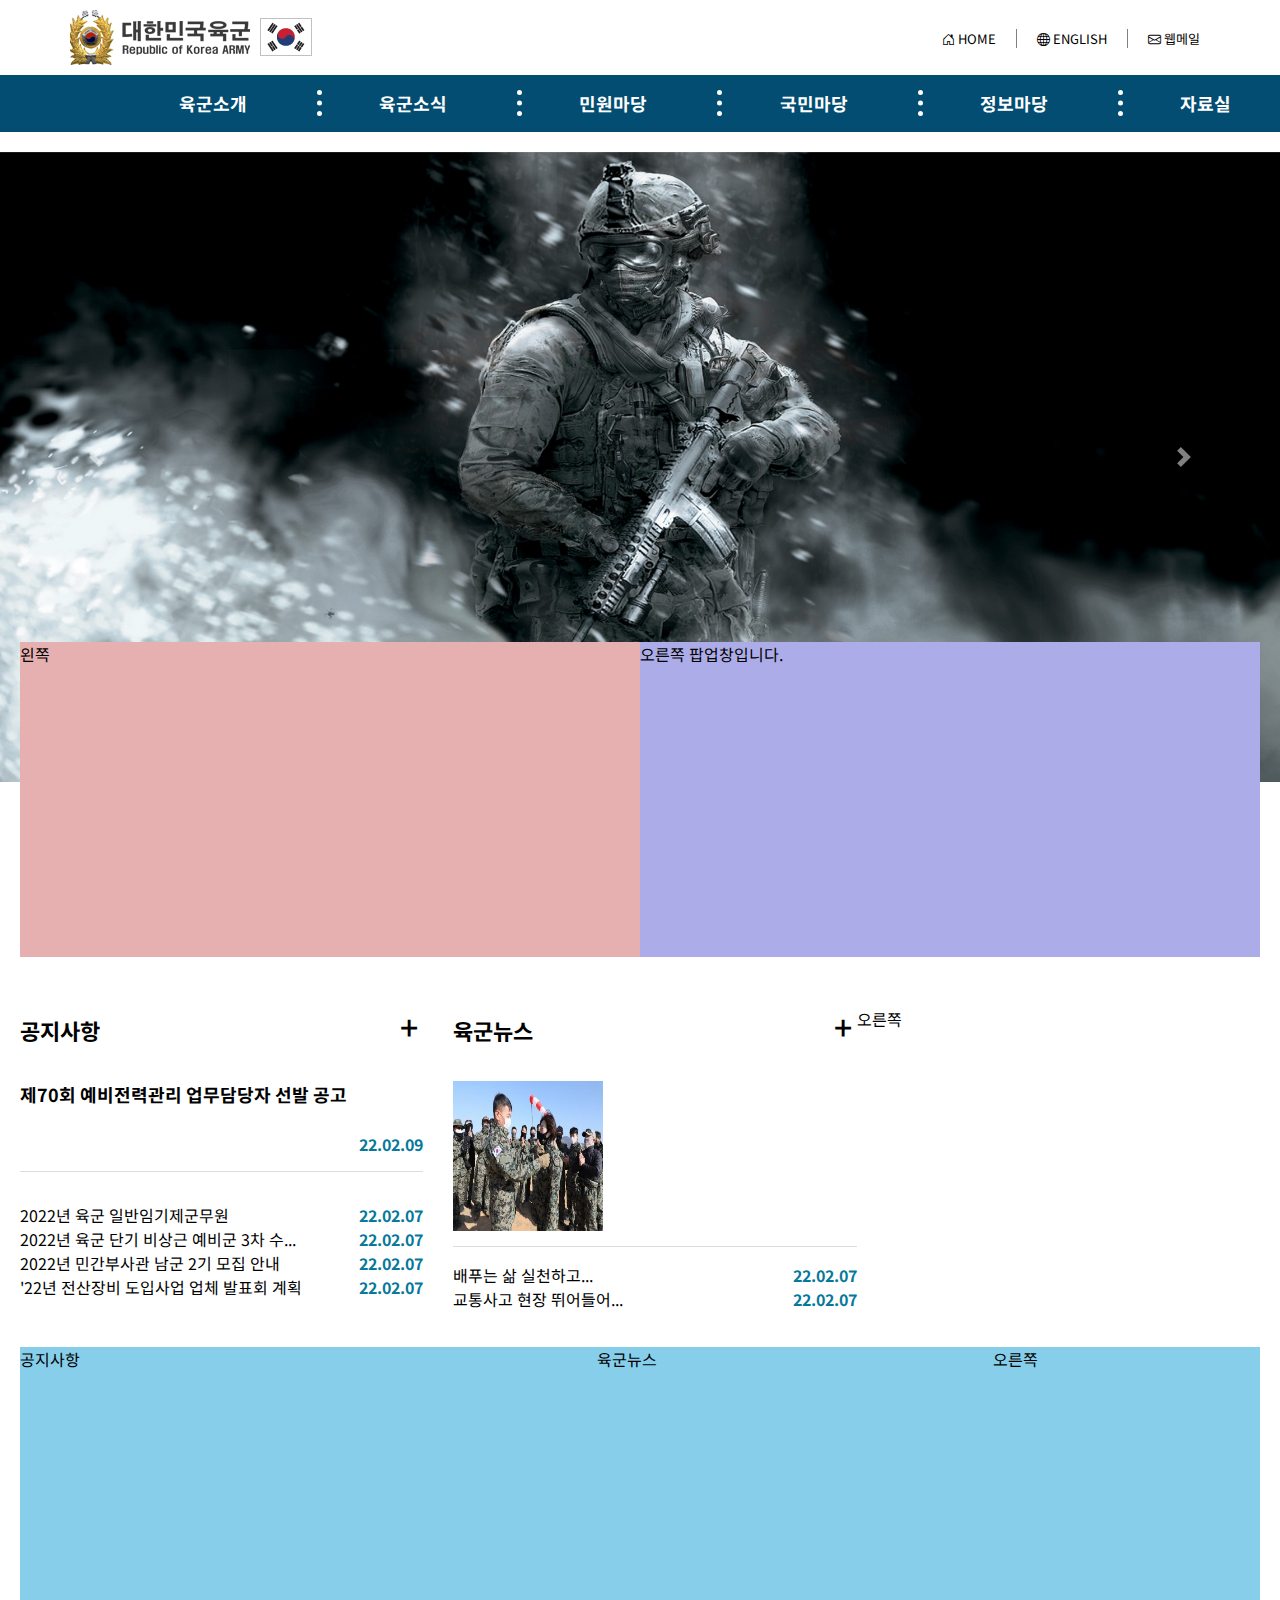
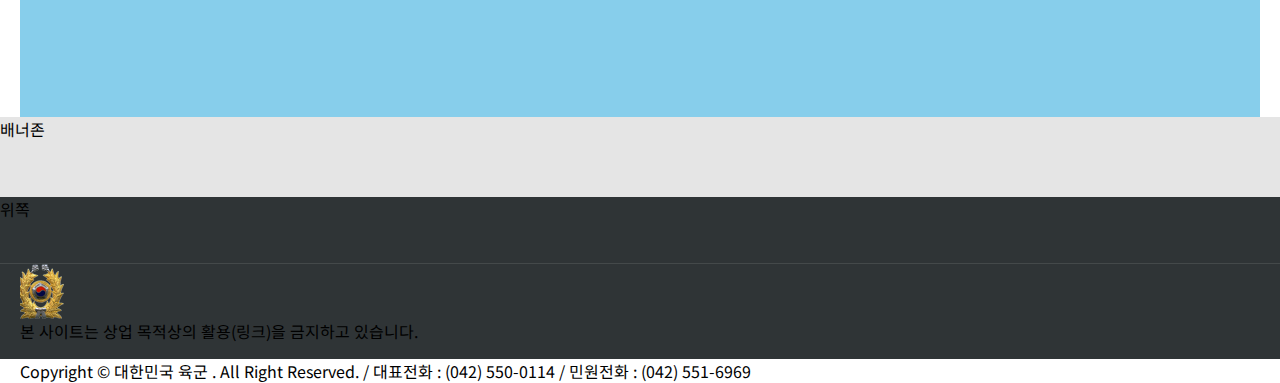
==== army/index.html @ e19fea96 "23%" ====
<!DOCTYPE html>
<html lang="en">

<head>
    <meta charset="UTF-8">
    <meta http-equiv="X-UA-Compatible" content="IE=edge">
    <meta name="viewport" content="width=device-width, initial-scale=1.0">
    <title>Document</title>
    <link rel="stylesheet" href="style.css">
    <link rel="preconnect" href="https://fonts.googleapis.com">
    <link rel="preconnect" href="https://fonts.gstatic.com" crossorigin>
    <link href="https://fonts.googleapis.com/css2?family=Noto+Sans+KR:wght@100&display=swap" rel="stylesheet">
    <link rel="stylesheet" href="https://cdn.jsdelivr.net/npm/bootstrap-icons@1.8.1/font/bootstrap-icons.css">
    <link rel="stylesheet" href="https://maxcdn.bootstrapcdn.com/bootstrap/4.0.0/css/bootstrap.min.css"
        integrity="sha384-Gn5384xqQ1aoWXA+058RXPxPg6fy4IWvTNh0E263XmFcJlSAwiGgFAW/dAiS6JXm" crossorigin="anonymous">
</head>

<body>
    <div class="wrap">
        <div class="top_menu">
            <div class="main_logo">
                <a href="https://www.army.mil.kr/webapp/user/indexMain.do?siteId=army#none">
                    <img src="img/maim_logo.png" alt="">
                </a>
            </div>
            <ul class="addfunc">
                <li><a href=""><i class="bi bi-house-door"></i> HOME</a></li>
                <li><a href=""> <i class="bi bi-globe"></i> ENGLISH</a></li>
                <li><a href=""> <i class="bi bi-envelope"></i> 웹메일</a></li>
            </ul>
        </div>
        <div class="nav">
            <ul class="nav_section">
                <li><a href="">육군소개</a></li>
                <li><a href="">육군소식</a></li>
                <li><a href="">민원마당</a></li>
                <li><a href="">국민마당</a></li>
                <li><a href="">정보마당</a></li>
                <li><a href="">자료실</a></li>

            </ul>
        </div>
        <div class="main_img">
            <div id="carouselExampleControls" class="carousel slide" data-ride="carousel">
                <div class="carousel-inner">
                    <div class="carousel-item active">
                        <img class="d-block w-100" src="img/main_img.jpg" alt="First slide">
                    </div>
                    <div class="carousel-item">
                        <img class="d-block w-100" src="img/main_img1.jpg" alt="Second slide">
                    </div>
                    <div class="carousel-item">
                        <img class="d-block w-100" src="img/main_img2.jpg" alt="Third slide">
                    </div>
                </div>
                <a class="carousel-control-prev" href="#carouselExampleControls" role="button" data-slide="prev">
                    <span class="carousel-control-prev-icon" aria-hidden="true"></span>
                    <span class="sr-only">Previous</span>
                </a>
                <a class="carousel-control-next" href="#carouselExampleControls" role="button" data-slide="next">
                    <span class="carousel-control-next-icon" aria-hidden="true"></span>
                    <span class="sr-only">Next</span>
                </a>
            </div>
        </div>
        <div class="popup">
            <div class="popup_left">
                왼쪽
            </div>
            <div class="popup_right">
                오른쪽 팝업창입니다.

            </div>
        </div>
        <div class="mc0">
            <div class="mc0_left">
                <h3>공지사항</h3><a>
                    <h2>+</h2>
                </a>
                <ul class="gongji0">
                    <li><a>제70회 예비전력관리 업무담당자 선발 공고</a></li>
                    <li>ㅤ</li>
                    <li>22.02.09</li>
                </ul>
                <ul class="gongji1">
                    <li>
                        <span>
                            2022년 육군 일반임기제군무원
                        </span>
                        <span>
                            22.02.07
                        </span>
                    </li>
                    <li>
                        <span>
                            2022년 육군 단기 비상근 예비군 3차 수...
                        </span>
                        <span>
                            22.02.07
                        </span>
                    </li>
                    <li>
                        <span>
                            2022년 민간부사관 남군 2기 모집 안내
                        </span>
                        <span>
                            22.02.07
                        </span>
                    </li>
                    <li>
                        <span>
                            '22년 전산장비 도입사업 업체 발표회 계획
                        </span>
                        <span>
                            22.02.07
                        </span>
                    </li>

                </ul>

            </div>
            <div class="mc0_center">
                <h3>육군뉴스</h3><a>
                    <h2>+</h2>
                </a>
                <ul class="gongji_center1">
                    <li><img src="img/sun.jpg" alt=""></li>
                </ul>
                <ul class="gongji_center2">
                    <li>
                        <span>
                            배푸는 삶 실천하고...
                        </span>
                        <span>
                            22.02.07
                        </span>
                    </li>
                    <li>
                        <span>
                            교통사고 현장 뛰어들어...
                        </span>
                        <span>
                            22.02.07
                        </span>
                    </li>

                </ul>
            </div>
            <div class="mc0_right">
                오른쪽
            </div>
        </div>
        <div class="mc1">
            <div class="mc1_left">
                공지사항
            </div>
            <div class="mc1_center">
                육군뉴스
            </div>
            <div class="mc1_right">
                오른쪽
            </div>
        </div>
        <div class="banner">배너존</div>
        <footer>
            <div class="footer_up">
                위쪽
            </div>
            <div class="footer_down">
                <div>
                    <img src="img/logo_footer.png" alt="">
                    <p>본 사이트는 상업 목적상의 활용(링크)을 금지하고 있습니다.</p>
                    <p>Copyright © 대한민국 육군 . All Right Reserved. / 대표전화 : (042) 550-0114 / 민원전화 : (042) 551-6969</p>
                </div>
            </div>
        </footer>
    </div>
    <script src="https://code.jquery.com/jquery-3.2.1.slim.min.js"
        integrity="sha384-KJ3o2DKtIkvYIK3UENzmM7KCkRr/rE9/Qpg6aAZGJwFDMVNA/GpGFF93hXpG5KkN"
        crossorigin="anonymous"></script>
    <script src="https://cdnjs.cloudflare.com/ajax/libs/popper.js/1.12.9/umd/popper.min.js"
        integrity="sha384-ApNbgh9B+Y1QKtv3Rn7W3mgPxhU9K/ScQsAP7hUibX39j7fakFPskvXusvfa0b4Q"
        crossorigin="anonymous"></script>
    <script src="https://maxcdn.bootstrapcdn.com/bootstrap/4.0.0/js/bootstrap.min.js"
        integrity="sha384-JZR6Spejh4U02d8jOt6vLEHfe/JQGiRRSQQxSfFWpi1MquVdAyjUar5+76PVCmYl"
        crossorigin="anonymous"></script>
    <script src="index.js"></script>

</body>

</html>
---- army/style.css ----
*{
    list-style-type: none;
    list-style: none;
    text-decoration: none;
    border-collapse: collapse;
    margin: 0px;
    padding: 0px;
    color: #000;
    font-family: 'Noto Sans KR', sans-serif;
    
}

.top_menu{
    display: flex;
    background-color: rgba(0, 0, 0, 0);
    width: 1240px;
    height: 75px;
    margin: auto;
}

.main_logo{

    width: 242px;
    height: 55px;
    padding-top: 10px;
    padding-left: 50px;
}


.addfunc{
    display: flex;
    justify-content: flex-end;
    background-color: rgba(0, 0, 0, 0);
    margin-top: 15px;
    margin-left: 670px;
}

.addfunc > li{
    margin: 10px;       
}
.addfunc > li>a{
    font-size: 13px;
    color: #000;
}
.addfunc > li:not(:last-child) > a{
    border-right:1px solid gray;
    padding-right: 20px;
}

.nav{
    margin: auto;
    width: 100%;
    height: 57px;
    background-color: #024d71;
}

.nav_section{
    background-color: rgba(0, 0, 0, 0);
    width: 1240px;
    margin: auto;
    display: flex;
    justify-content: flex-start;
}
.nav_section > li{
    margin: auto
}
.nav_section > li:first-child{
    padding-left: 130px;
}
.nav_section > li > a{
    color: #fff;
    font-weight: bold;
    font-size: 18px;

}
.nav_section > li:not(:last-child) > a{
    border-right: 5px dotted #fff;
    padding-right: 70px;
}

.main_img{
    width: 100%;
    height: 710px;
    position: relative;
    background-repeat: no-repeat;
    background-size: cover;
}
.main_img>h1{
    position: absolute;
    padding-top: 140px;
    color: #fff;
    text-align: center;
    font-size: 45px;
}
.main_img>p{
    position: absolute;
    color: #fff;
    text-align: center;
    font-size: 20px;
    font-weight: bold;
}

.popup{
    position: relative;
    top: -200px;
    width: 1240px;
    height: 315px;
    background-color: aquamarine;
    margin: auto;
    display: flex;
}
.popup_left{
    flex:1;
    background-color: rgb(230, 176, 176);
}
.popup_right{
    flex: 1;
    background-color: rgb(172, 172, 233);
}

.mc0{
    display: flex;
    width: 1240px;
    height: 310px;
    margin: auto;
    background-color: rgba(0, 0, 0, 0);
    margin-top: -150px;
}
.mc0_left{
    flex: 1;
}
.mc0_left> h3{
    font-weight: bold;
    display: inline-block;
    padding-top: 10px;
    padding-bottom: 30px;
    font-size: 22px;
}
.mc0_left> a{
    padding-top: 0px;
    padding-right: 5px;
    float: right;
    font-weight: bold;
    cursor: pointer;
    
}
.mc0_center{
    margin-left: 30px;
    flex: 1;
}
.mc0_center> h3{
    font-weight: bold;
    display: inline-block;
    padding-top: 10px;
    padding-bottom: 30px;
    font-size: 22px;
}
.mc0_center> a{
    padding-top: 0px;
    padding-right: 5px;
    float: right;
    font-weight: bold;
    cursor: pointer;
    
}
.mc0_right{
    flex: 1;
}

.mc1{
    display: flex;
    width: 1240px;
    height: 370px;
    margin: 30px auto auto auto;
    background-color: skyblue;
}
.mc1_left{
    flex: 54;
}
.mc1_center{
    flex: 37;
}
.mc1_right{
    flex: 25;
}

.banner{
    background-color: #e5e5e5;
    width: 100%;
    height: 80px;
}

footer{
    background-color: #2f3436;
    width: 100%;
    height: 162px;
    
}

.footer_up{
    height: 67px;
    border-bottom: 1px solid #44494a;
}

.footer_down>div{
    margin: auto;
    width: 1240px;
    height: 95px;
}
.footer_down>div>p{
    display: flex;
}
.w-100{
    position: relative;
    width: 100%;
    height: 650px;
    padding-top: 20px;
}

.gongji0{
    border-bottom: 1px solid #ddd;
    padding-bottom: 15px;
}
.gongji0 > li > a{
    font-size: 18px;
    font-weight: bold;
}
.gongji0 > li:last-child{
    color: #06799b;
    font-weight: bold;
    text-align: right;
}

.gongji1{
    padding-top: 15px;
}
.gongji1 > li > span:first-child{
    float: left;
    width: 70%;
}
.gongji1 > li > span:last-child{
    float: right;
    text-align: right;
    width: 30%;
    color: #06799b;
    font-weight: bold;
}
.gongji_center1{
    border-bottom: 1px solid #ddd;
    padding-bottom: 15px;
}
.gongji_center1 > li{
    left: 0px;
    overflow: hidden;
    
}
.gongji_center1 > li > a{
    font-size: 18px;
    font-weight: bold;
}
.gongji_center1 > li > img{
    transition: all 0.2s linear;
    
    width: 150px;
    height: 150px;
}
.gongji_center1 > li > img:hover{
    transform: scale(1.4);
}




.gongji_center2 > li > span:first-child{
    float: left;
    width: 70%;
}
.gongji_center2 > li > span:last-child{
    float: right;
    text-align: right;
    width: 30%;
    color: #06799b;
    font-weight: bold;
}
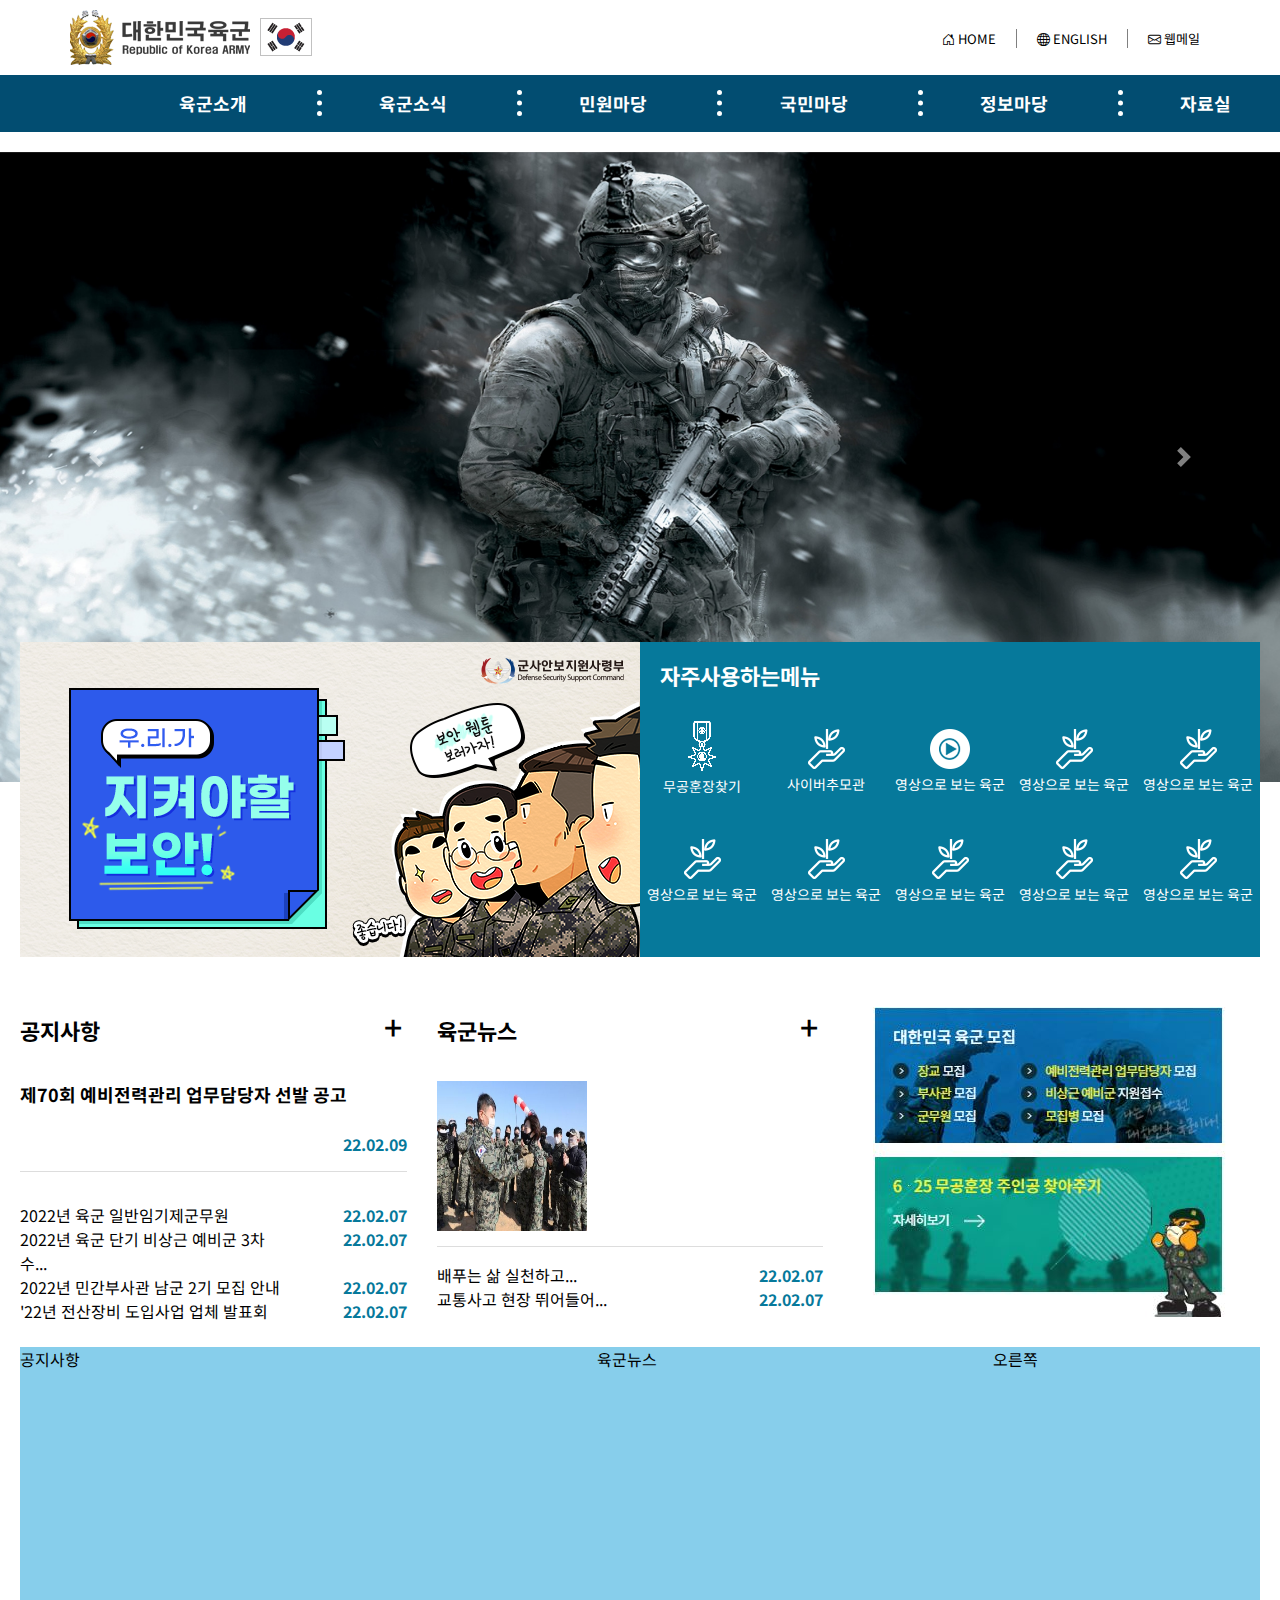
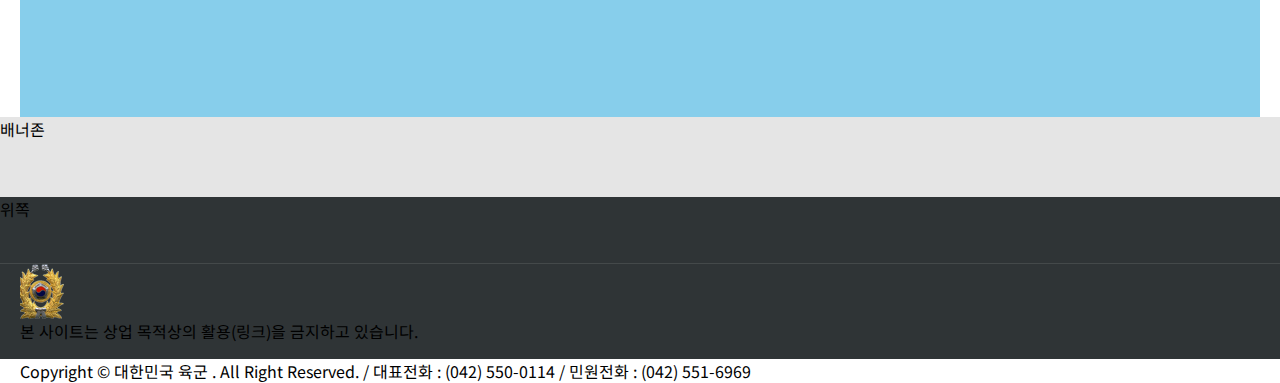
==== commit 4719c066: "Merge branch 'master' of https://github.com/bwj0509/web2" ====
--- a/army/index.html
+++ b/army/index.html
@@ -65,11 +65,111 @@
         </div>
         <div class="popup">
             <div class="popup_left">
-                왼쪽
+
             </div>
             <div class="popup_right">
-                오른쪽 팝업창입니다.
-
+                <h3>자주사용하는메뉴</h3>
+                <ul class="quickmenu">
+                    <li>
+                        <span>
+                            <img src="img/jaju0.png" alt="">
+                        </span>
+                        <span class="quickmenu_name">
+                            무공훈장찾기
+                        </span>
+                    </li>
+                </ul>
+
+                <ul class="quickmenu">
+                    <li>
+                        <span>
+                            <img src="img/jaju1.png" alt="">
+                        </span>
+                        <span class="quickmenu_name">
+                            사이버추모관
+                        </span>
+                    </li>
+                </ul>
+                <ul class="quickmenu">
+                    <li>
+                        <span>
+                            <img src="img/jaju2.png" alt="">
+                        </span>
+                        <span class="quickmenu_name">
+                            영상으로 보는 육군
+                        </span>
+                    </li>
+                </ul>
+                <ul class="quickmenu">
+                    <li>
+                        <span>
+                            <img src="img/jaju1.png" alt="">
+                        </span>
+                        <span class="quickmenu_name">
+                            영상으로 보는 육군
+                        </span>
+                    </li>
+                </ul>
+                <ul class="quickmenu">
+                    <li>
+                        <span>
+                            <img src="img/jaju1.png" alt="">
+                        </span>
+                        <span class="quickmenu_name">
+                            영상으로 보는 육군
+                        </span>
+                    </li>
+                </ul>
+                <ul class="quickmenu">
+                    <li>
+                        <span>
+                            <img src="img/jaju1.png" alt="">
+                        </span>
+                        <span class="quickmenu_name">
+                            영상으로 보는 육군
+                        </span>
+                    </li>
+                </ul>
+                <ul class="quickmenu">
+                    <li>
+                        <span>
+                            <img src="img/jaju1.png" alt="">
+                        </span>
+                        <span class="quickmenu_name">
+                            영상으로 보는 육군
+                        </span>
+                    </li>
+                </ul>
+                <ul class="quickmenu">
+                    <li>
+                        <span>
+                            <img src="img/jaju1.png" alt="">
+                        </span>
+                        <span class="quickmenu_name">
+                            영상으로 보는 육군
+                        </span>
+                    </li>
+                </ul>
+                <ul class="quickmenu">
+                    <li>
+                        <span>
+                            <img src="img/jaju1.png" alt="">
+                        </span>
+                        <span class="quickmenu_name">
+                            영상으로 보는 육군
+                        </span>
+                    </li>
+                </ul>
+                <ul class="quickmenu">
+                    <li>
+                        <span>
+                            <img src="img/jaju1.png" alt="">
+                        </span>
+                        <span class="quickmenu_name">
+                            영상으로 보는 육군
+                        </span>
+                    </li>
+                </ul>
             </div>
         </div>
         <div class="mc0">
@@ -109,7 +209,7 @@
                     </li>
                     <li>
                         <span>
-                            '22년 전산장비 도입사업 업체 발표회 계획
+                            '22년 전산장비 도입사업 업체 발표회
                         </span>
                         <span>
                             22.02.07
@@ -147,7 +247,6 @@
                 </ul>
             </div>
             <div class="mc0_right">
-                오른쪽
             </div>
         </div>
         <div class="mc1">
--- a/army/style.css
+++ b/army/style.css
@@ -105,17 +105,48 @@
     top: -200px;
     width: 1240px;
     height: 315px;
-    background-color: aquamarine;
+    background-color: #06799b;
     margin: auto;
     display: flex;
 }
 .popup_left{
     flex:1;
-    background-color: rgb(230, 176, 176);
+    background-image: url("img/banner_left.png");
 }
 .popup_right{
     flex: 1;
-    background-color: rgb(172, 172, 233);
+    background-color: rgba(0, 0, 0, 0);
+    width: 620px;
+    height: 300px;
+}
+.popup_right > h3{
+    padding: 20px;
+    color: white;
+    font-size: 22px;
+    font-weight: bold;
+    background-color: rgba(0, 0, 0, 0)
+}
+.quickmenu > li{
+    float: left;
+    width: 20%;
+    height: 110px;
+    padding-top: 5px;
+    padding-bottom: 20px;
+    text-align: center;
+    
+}
+.quickmenu>li  > span:first-child{
+width: 100%;
+height: 110px;
+
+
+}
+
+.quickmenu > li > span:last-child{
+    color: #fff;
+    font-size: 14px;
+    display: block;
+    margin-top: 5px;
 }
 
 .mc0{
@@ -127,6 +158,7 @@
     margin-top: -150px;
 }
 .mc0_left{
+    padding-right: 30px;
     flex: 1;
 }
 .mc0_left> h3{
@@ -145,7 +177,7 @@
     
 }
 .mc0_center{
-    margin-left: 30px;
+    ;
     flex: 1;
 }
 .mc0_center> h3{
@@ -165,6 +197,10 @@
 }
 .mc0_right{
     flex: 1;
+    background-image: url("img/mojib.JPG");
+    background-repeat: no-repeat;
+    margin-left: 50px;
+    
 }
 
 .mc1{
@@ -260,7 +296,6 @@
 }
 .gongji_center1 > li > img{
     transition: all 0.2s linear;
-    
     width: 150px;
     height: 150px;
 }
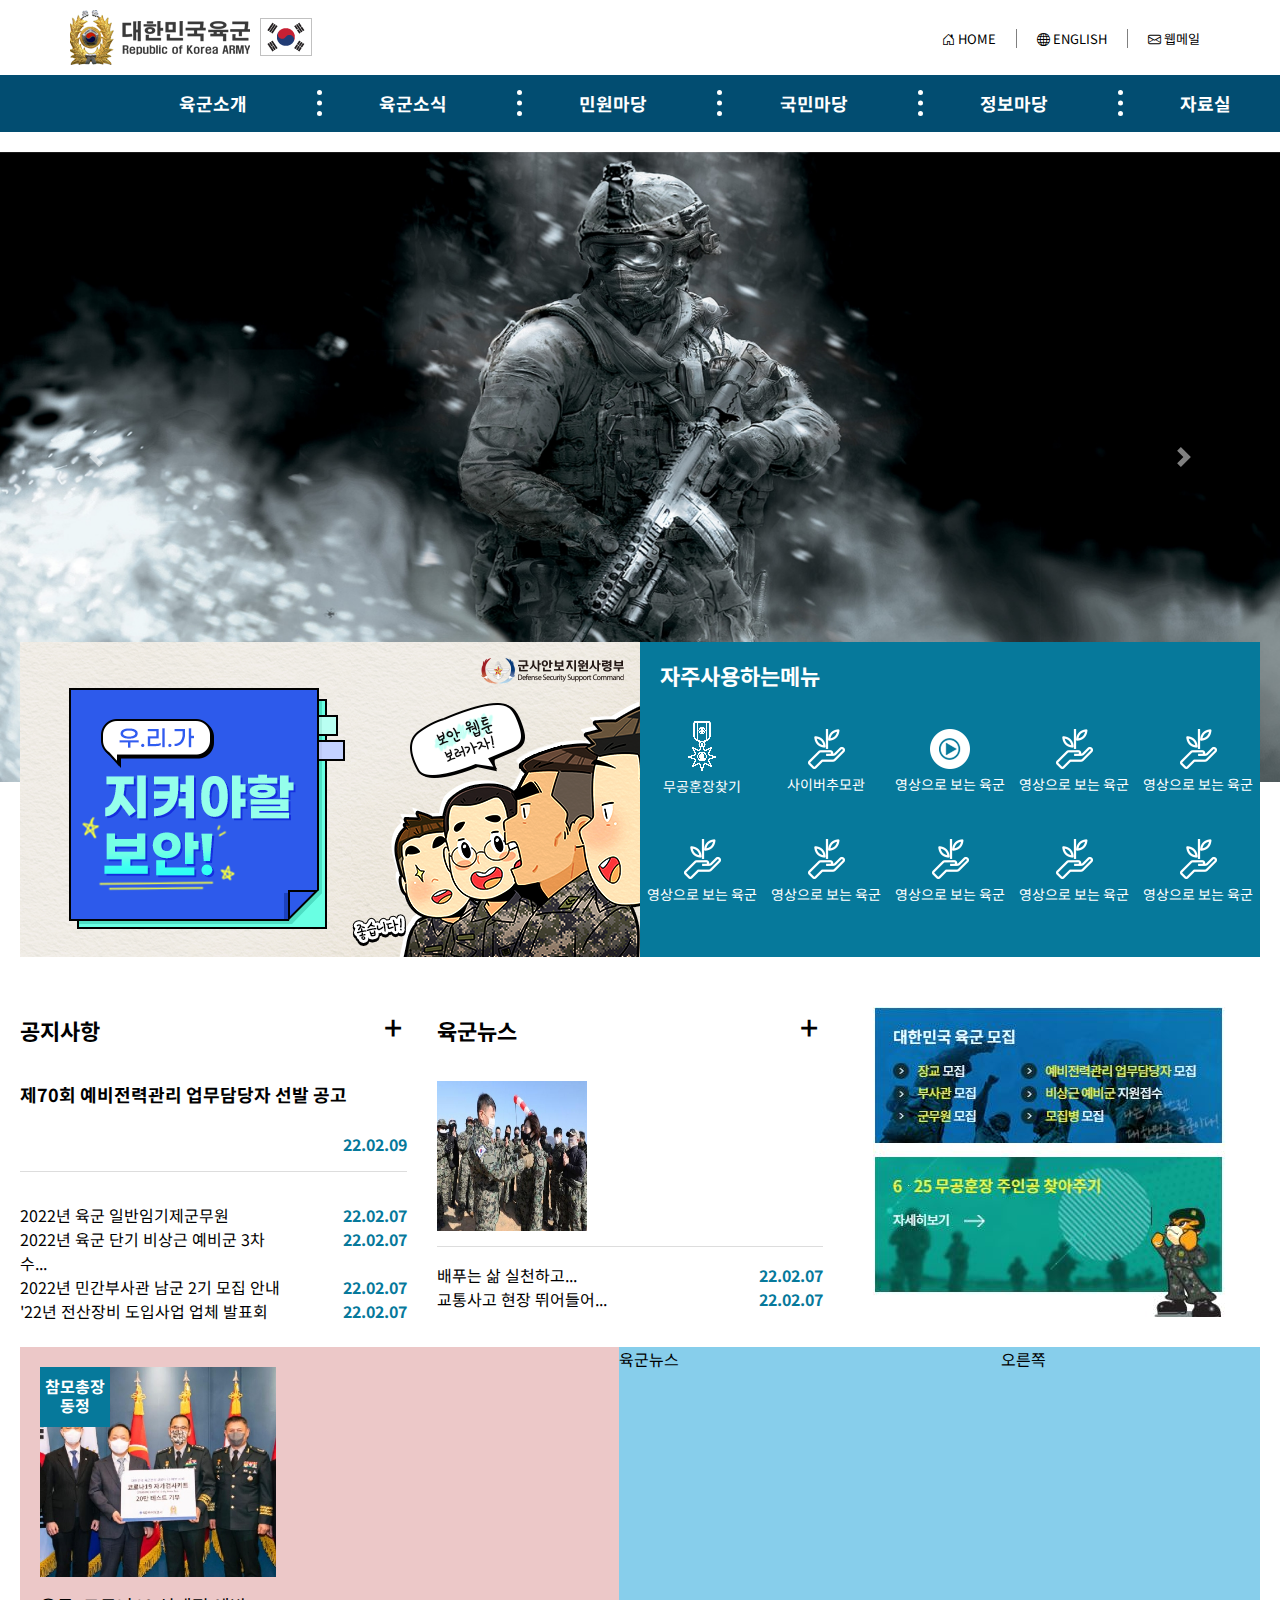
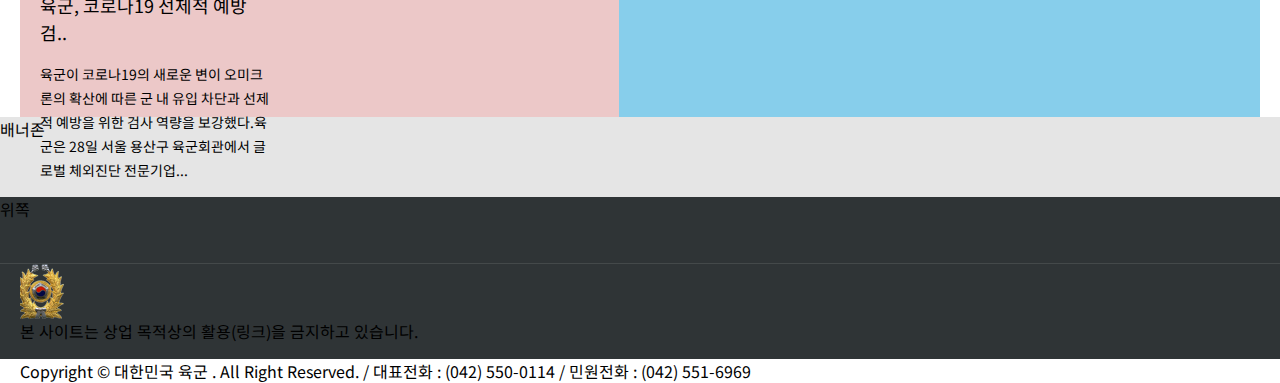
==== commit f85ca373: "30%" ====
--- a/army/index.html
+++ b/army/index.html
@@ -251,7 +251,22 @@
         </div>
         <div class="mc1">
             <div class="mc1_left">
-                공지사항
+                <h3>
+                    참모총장 동정
+                </h3>
+                <div class="mc1_left_img">
+                    <ul>
+                        <li>
+                            <span id="thum0"><img src="img/chongjang.jpg" alt=""></span>
+                            <span class="title">육군, 코로나19 선제적 예방 검..</span>
+                            <span class="cont">육군이 코로나19의 새로운 변이 오미크론의 확산에 따른 군 내 유입 차단과 선제적 예방을 위한 검사 역량을 보강했다.육군은 28일
+                                서울 용산구 육군회관에서 글로벌 체외진단 전문기업...</span>
+                        </li>
+                        <li>
+
+                        </li>
+                    </ul>
+                </div>
             </div>
             <div class="mc1_center">
                 육군뉴스
--- a/army/style.css
+++ b/army/style.css
@@ -177,7 +177,6 @@
     
 }
 .mc0_center{
-    ;
     flex: 1;
 }
 .mc0_center> h3{
@@ -211,8 +210,27 @@
     background-color: skyblue;
 }
 .mc1_left{
+    padding: 20px;
     flex: 54;
-}
+    background-color: rgb(236, 200, 200);
+}
+.mc1_left > h3{
+    position: absolute;
+    background-color: #06799b;
+    width: 70px;
+    height: 60px;
+    font-size: 16px;
+    font-weight: bold;
+    text-align: center;
+    color: #fff;
+    padding-top: 10px;
+}
+
+.mc1_left_img > ul > li{
+    width: 234px;
+}
+
+
 .mc1_center{
     flex: 37;
 }
@@ -303,9 +321,6 @@
     transform: scale(1.4);
 }
 
-
-
-
 .gongji_center2 > li > span:first-child{
     float: left;
     width: 70%;
@@ -316,4 +331,23 @@
     width: 30%;
     color: #06799b;
     font-weight: bold;
+}
+
+#thum0 > img{
+    width: 236px;
+    height: 210px;
+    overflow: hidden;
+    transition: all 0.2s linear;
+}
+
+#thum0 > img:hover{
+    transform: scale(1,2);
+}
+.title{
+    display: block;
+    font-size: 18px;
+    margin: 15px 0px 15px 0px;
+}
+.cont{
+    font-size:14px
 }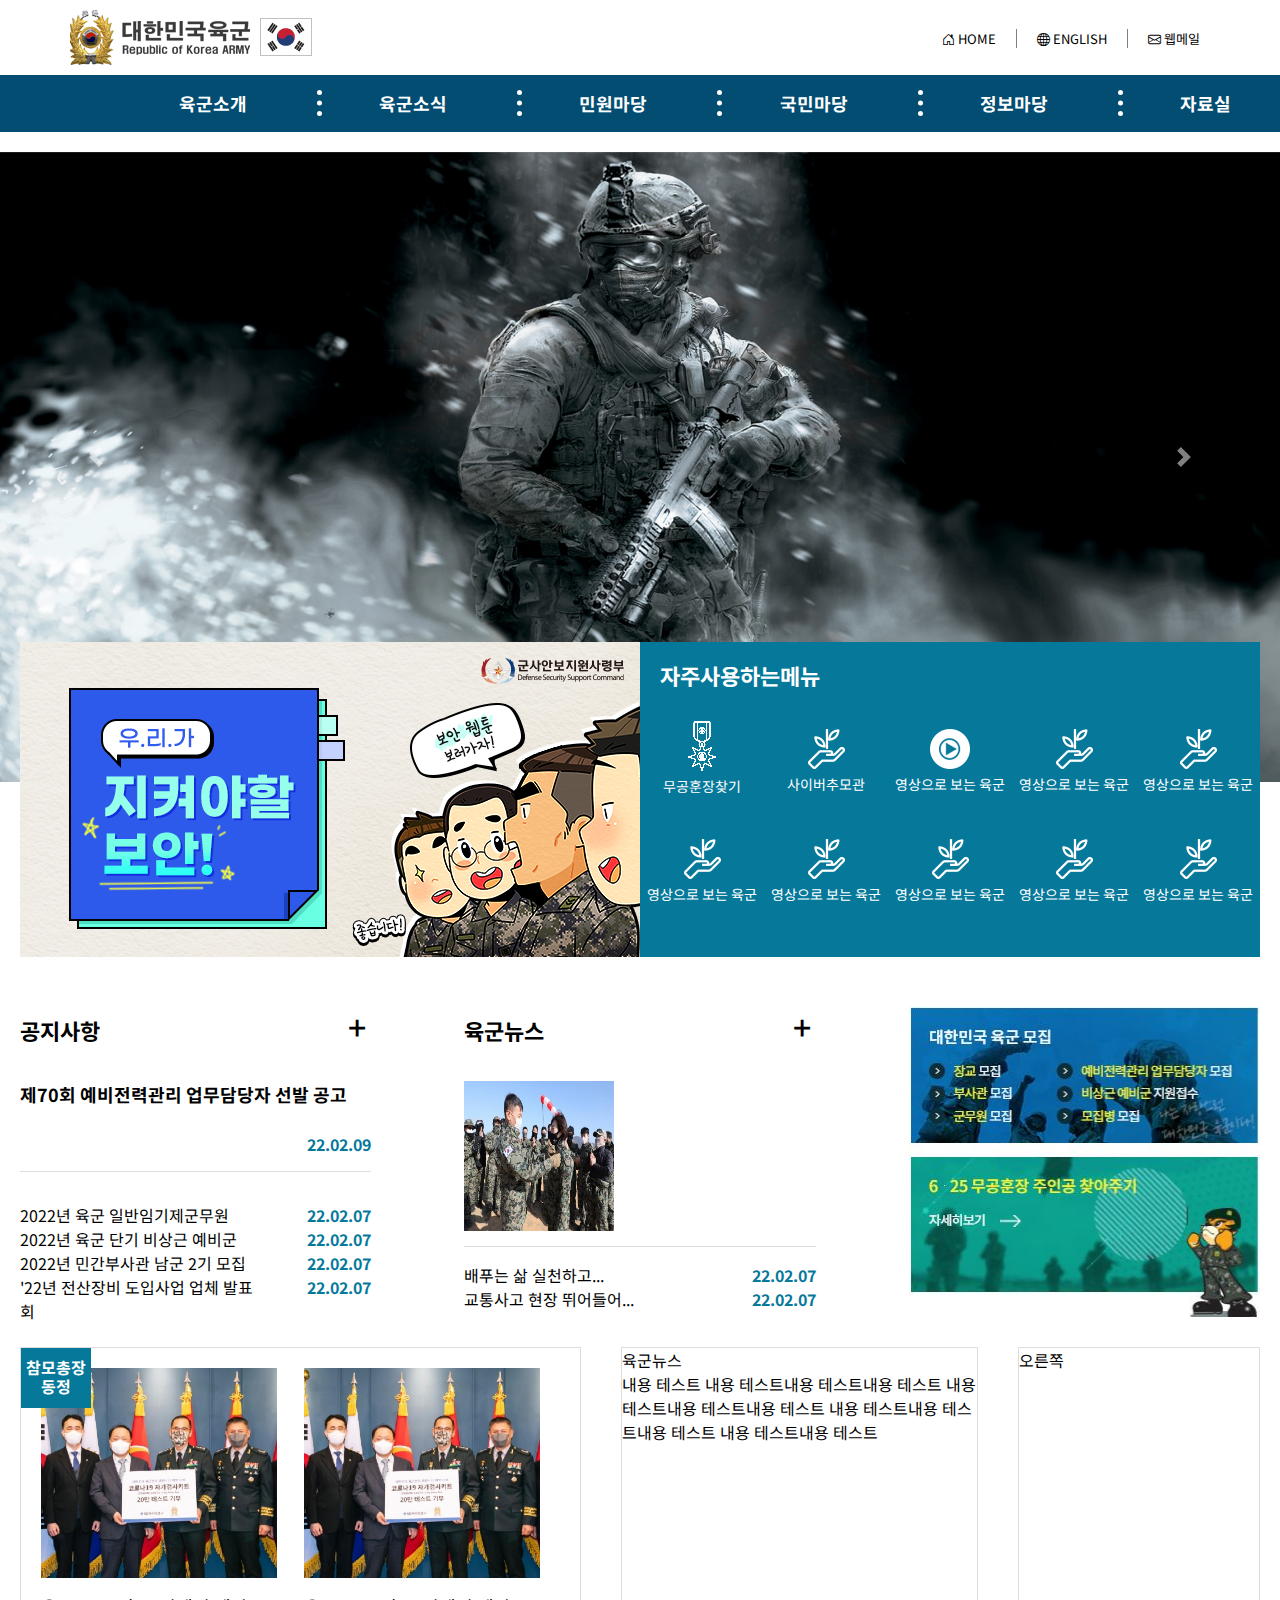
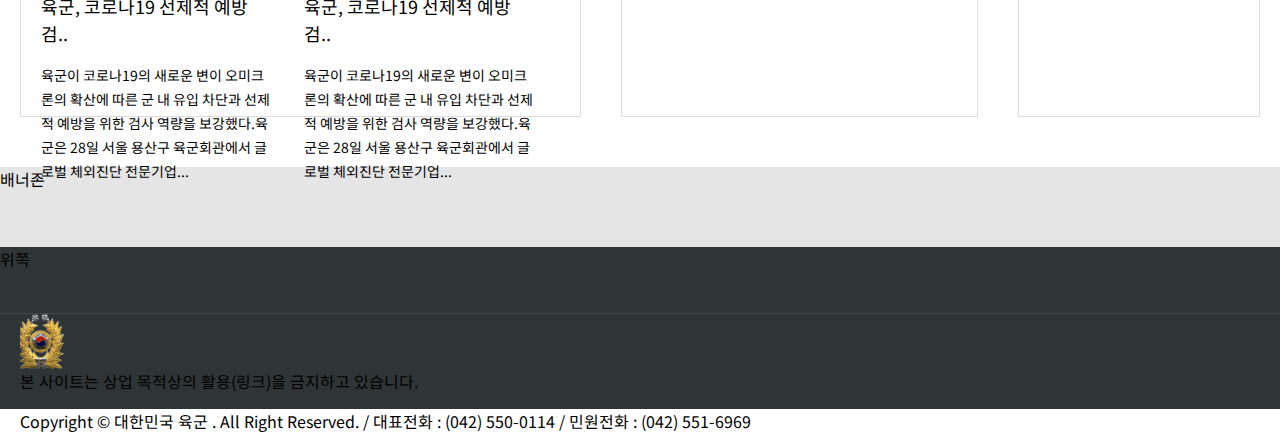
==== commit 1ba071b3: "30%" ====
--- a/army/index.html
+++ b/army/index.html
@@ -193,15 +193,15 @@
                     </li>
                     <li>
                         <span>
-                            2022년 육군 단기 비상근 예비군 3차 수...
-                        </span>
-                        <span>
-                            22.02.07
-                        </span>
-                    </li>
-                    <li>
-                        <span>
-                            2022년 민간부사관 남군 2기 모집 안내
+                            2022년 육군 단기 비상근 예비군
+                        </span>
+                        <span>
+                            22.02.07
+                        </span>
+                    </li>
+                    <li>
+                        <span>
+                            2022년 민간부사관 남군 2기 모집
                         </span>
                         <span>
                             22.02.07
@@ -257,19 +257,23 @@
                 <div class="mc1_left_img">
                     <ul>
                         <li>
-                            <span id="thum0"><img src="img/chongjang.jpg" alt=""></span>
+                            <div><span id="thum0"><img src="img/chongjang.jpg" alt=""></span></div>
                             <span class="title">육군, 코로나19 선제적 예방 검..</span>
                             <span class="cont">육군이 코로나19의 새로운 변이 오미크론의 확산에 따른 군 내 유입 차단과 선제적 예방을 위한 검사 역량을 보강했다.육군은 28일
                                 서울 용산구 육군회관에서 글로벌 체외진단 전문기업...</span>
                         </li>
                         <li>
-
+                            <div><span id="thum0"><img src="img/chongjang.jpg" alt=""></span></div>
+                            <span class="title">육군, 코로나19 선제적 예방 검..</span>
+                            <span class="cont">육군이 코로나19의 새로운 변이 오미크론의 확산에 따른 군 내 유입 차단과 선제적 예방을 위한 검사 역량을 보강했다.육군은 28일
+                                서울 용산구 육군회관에서 글로벌 체외진단 전문기업...</span>
                         </li>
                     </ul>
                 </div>
             </div>
             <div class="mc1_center">
-                육군뉴스
+                육군뉴스<br>
+                내용 테스트 내용 테스트내용 테스트내용 테스트 내용 테스트내용 테스트내용 테스트 내용 테스트내용 테스트내용 테스트 내용 테스트내용 테스트
             </div>
             <div class="mc1_right">
                 오른쪽
--- a/army/style.css
+++ b/army/style.css
@@ -126,6 +126,9 @@
     font-weight: bold;
     background-color: rgba(0, 0, 0, 0)
 }
+.popup_right > ul > li > span:first-child{
+    cursor: pointer;
+}
 .quickmenu > li{
     float: left;
     width: 20%;
@@ -158,7 +161,6 @@
     margin-top: -150px;
 }
 .mc0_left{
-    padding-right: 30px;
     flex: 1;
 }
 .mc0_left> h3{
@@ -177,6 +179,7 @@
     
 }
 .mc0_center{
+    margin: 0 93px;
     flex: 1;
 }
 .mc0_center> h3{
@@ -198,7 +201,6 @@
     flex: 1;
     background-image: url("img/mojib.JPG");
     background-repeat: no-repeat;
-    margin-left: 50px;
     
 }
 
@@ -206,13 +208,15 @@
     display: flex;
     width: 1240px;
     height: 370px;
-    margin: 30px auto auto auto;
-    background-color: skyblue;
+    margin: 30px auto 50px auto;
+    background-color: rgba(0, 0, 0, 0);
 }
 .mc1_left{
+    position: relative;
     padding: 20px;
     flex: 54;
-    background-color: rgb(236, 200, 200);
+    background-color: rgba(0, 0, 0, 0);
+    border: 1px solid #ddd;
 }
 .mc1_left > h3{
     position: absolute;
@@ -224,18 +228,34 @@
     text-align: center;
     color: #fff;
     padding-top: 10px;
+    top: 0px;
+    left: 0px;
+    z-index: 9999;
 }
 
 .mc1_left_img > ul > li{
+    display: inline-block;
     width: 234px;
+}
+.mc1_left_img > ul > li:first-child{
+    margin-right: 25px;
+}
+.mc1_left_img > ul > li > div{
+    width: 236px;
+    height: 210px;
+    overflow: hidden;
+
 }
 
 
 .mc1_center{
     flex: 37;
+    margin: 0px 40px 0px 40px;
+    border: 1px solid #ddd;
 }
 .mc1_right{
     flex: 25;
+    border: 1px solid #ddd;
 }
 
 .banner{
@@ -341,7 +361,8 @@
 }
 
 #thum0 > img:hover{
-    transform: scale(1,2);
+    transform: scale(1.3,1.3);
+    z-index: 0;
 }
 .title{
     display: block;
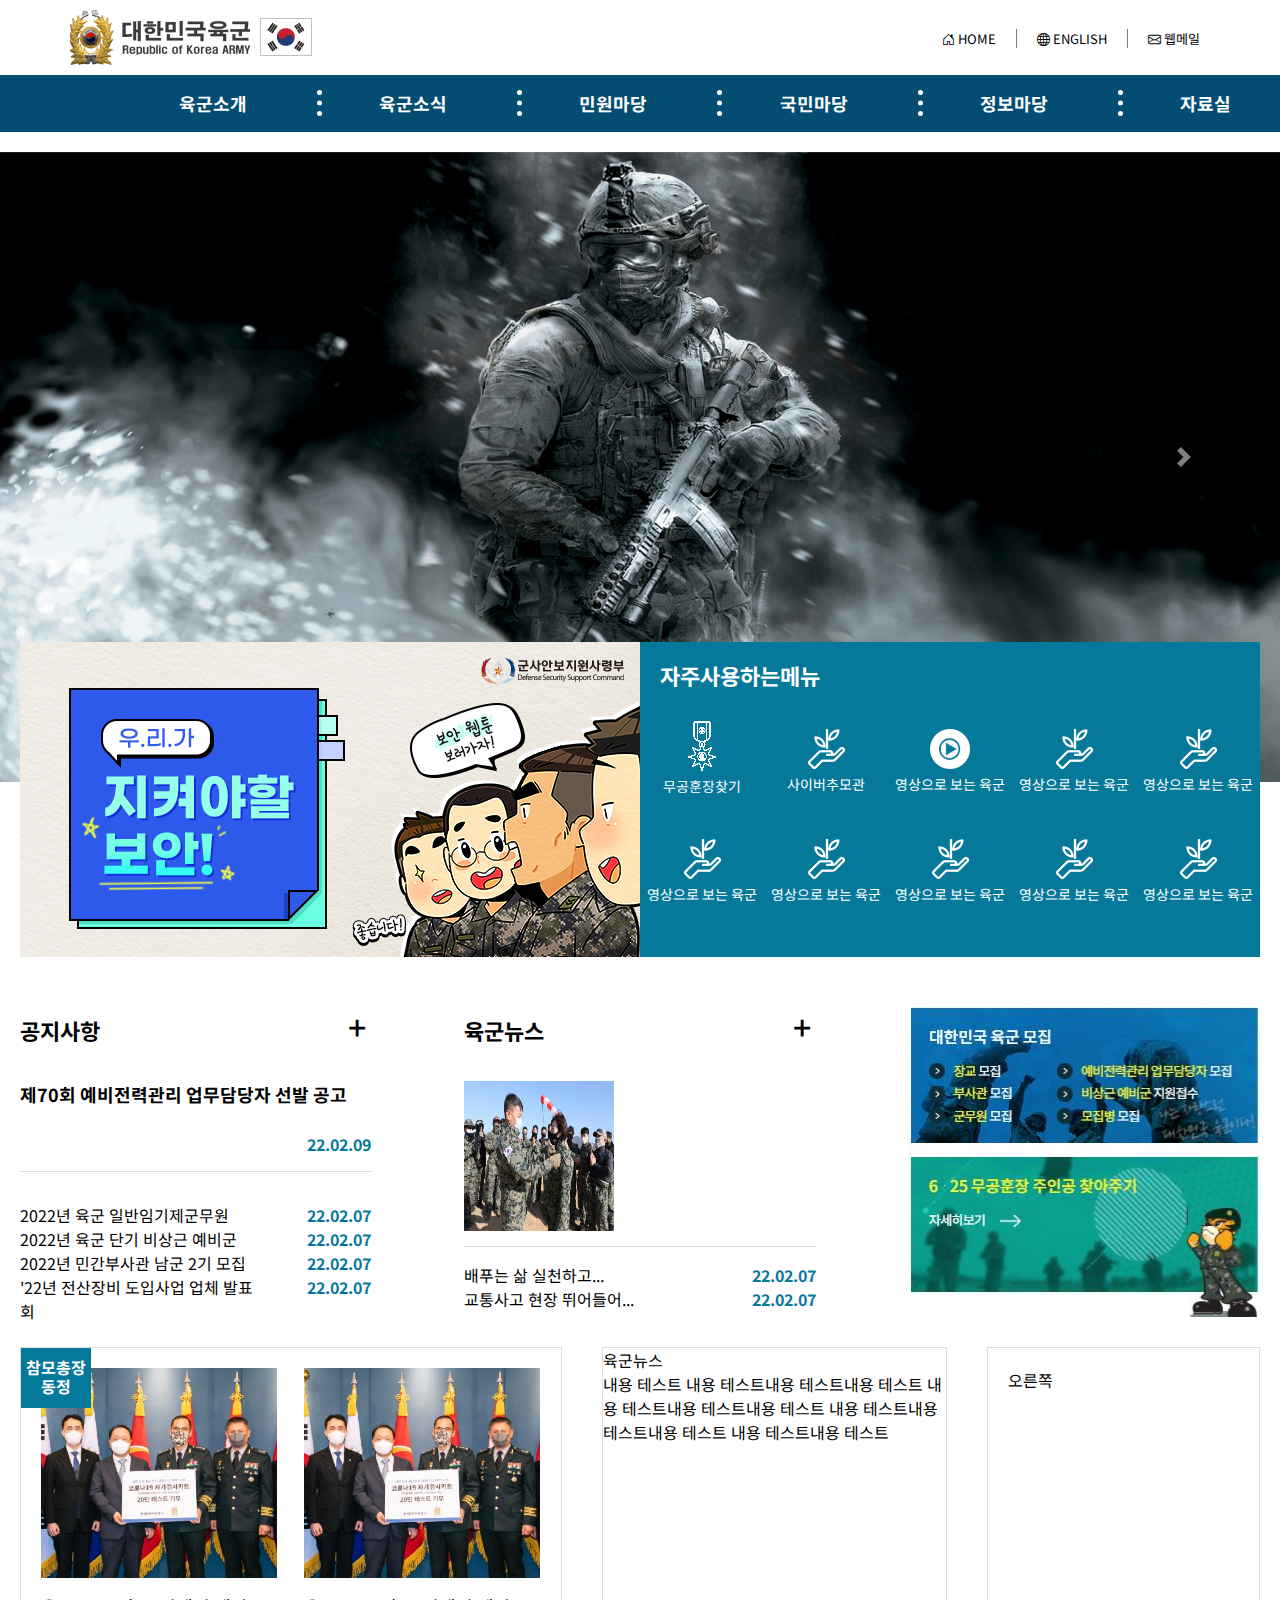
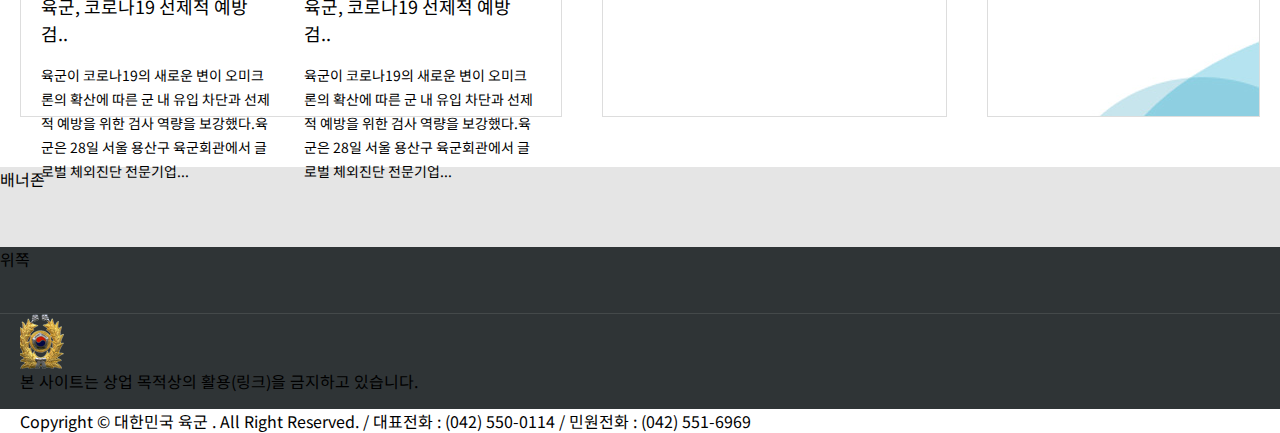
==== commit 22a2cee4: "30% notebook" ====
--- a/army/index.html
+++ b/army/index.html
@@ -303,6 +303,7 @@
         integrity="sha384-JZR6Spejh4U02d8jOt6vLEHfe/JQGiRRSQQxSfFWpi1MquVdAyjUar5+76PVCmYl"
         crossorigin="anonymous"></script>
     <script src="index.js"></script>
+    <script></script>
 
 </body>
 
--- a/army/style.css
+++ b/army/style.css
@@ -255,7 +255,10 @@
 }
 .mc1_right{
     flex: 25;
+    padding: 20px;
     border: 1px solid #ddd;
+    background : url(img/book_deco.jpg) no-repeat right bottom;
+
 }
 
 .banner{
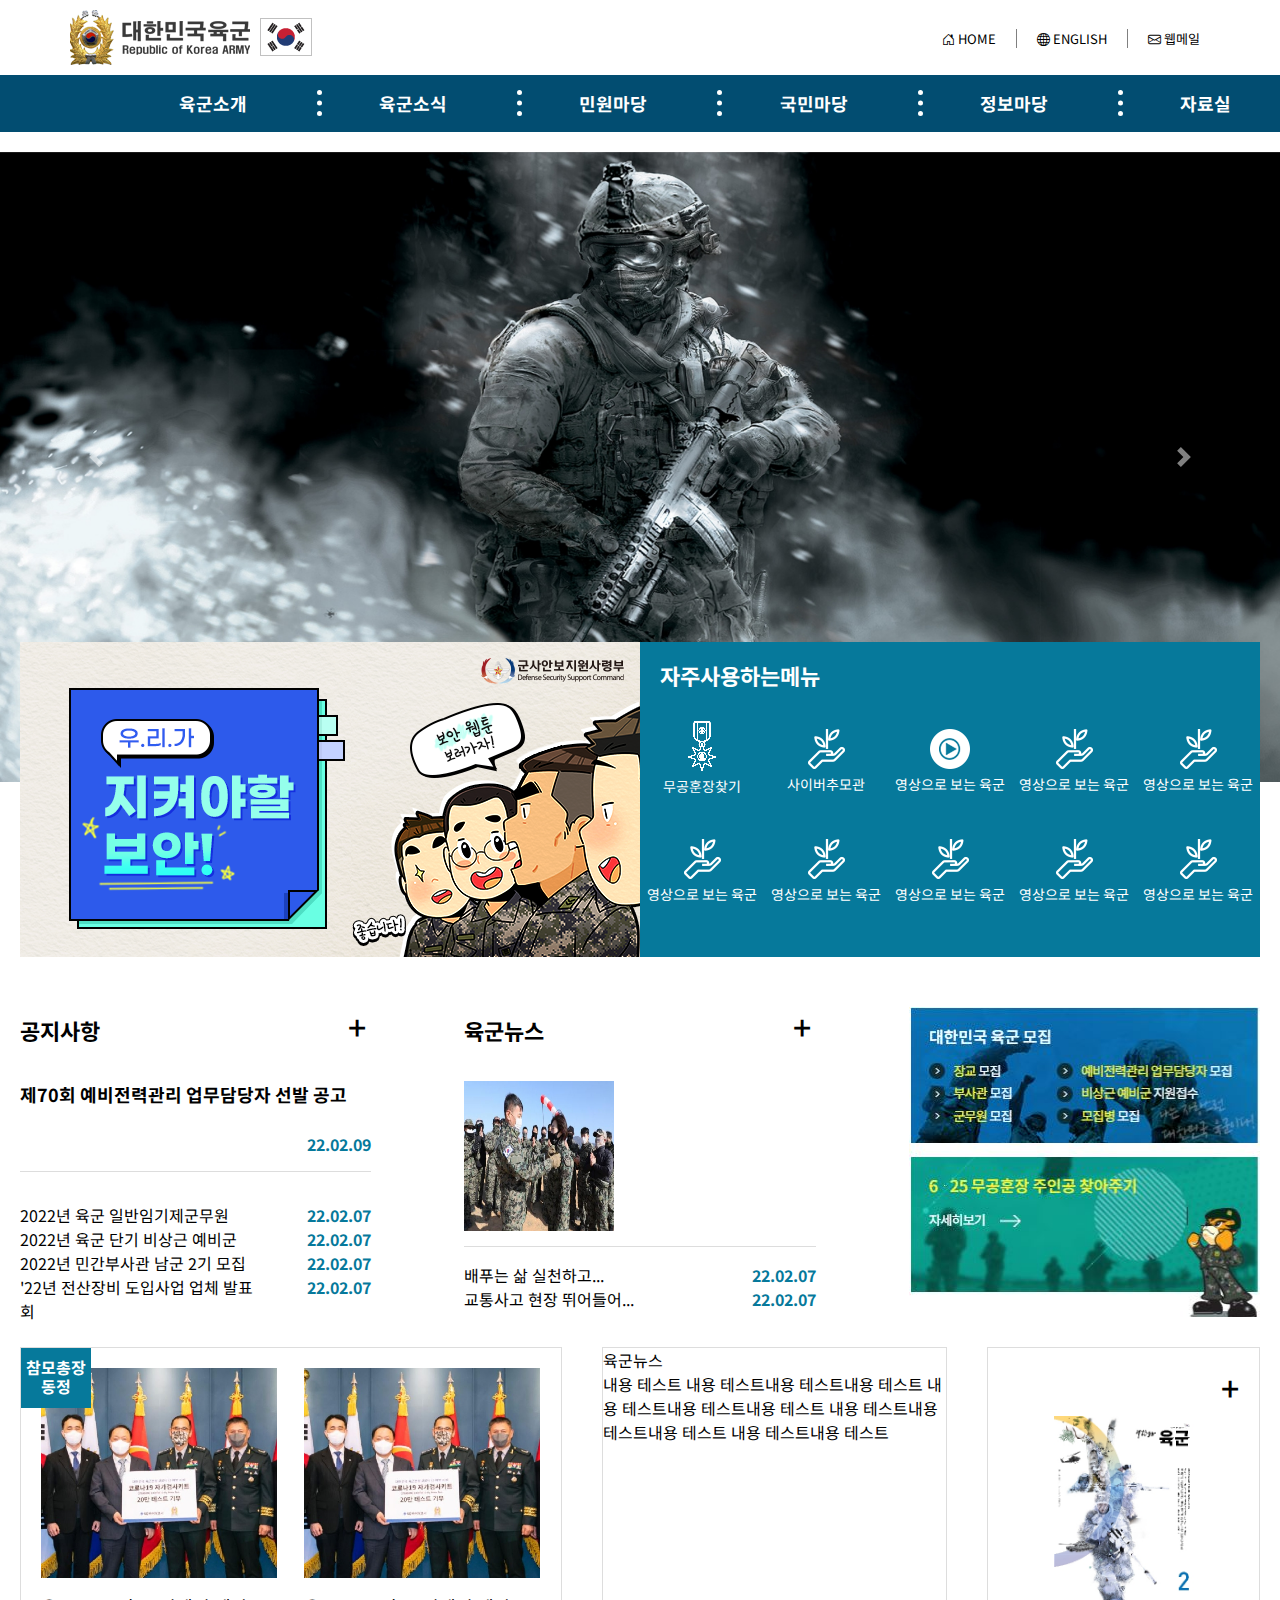
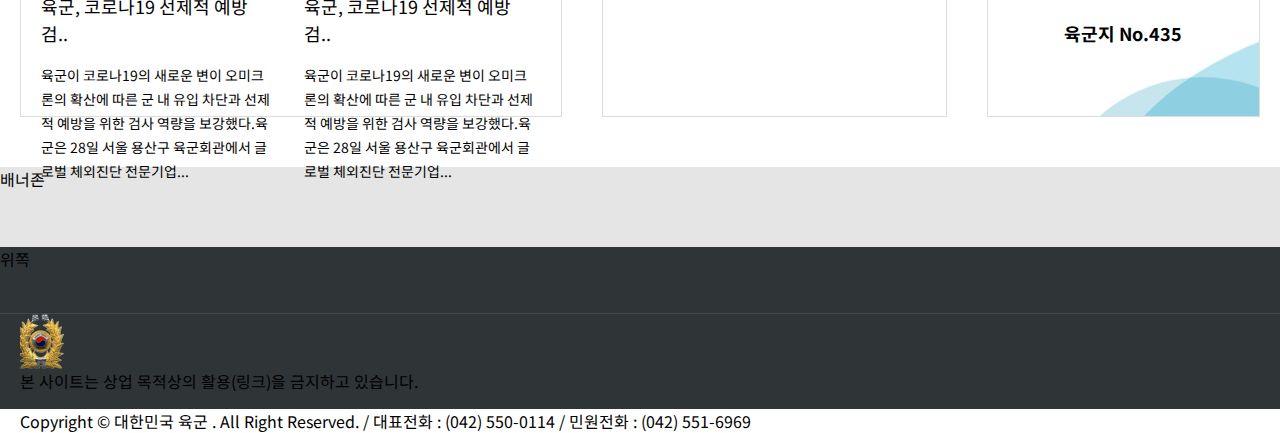
==== commit 339aa9a1: "51%" ====
--- a/army/index.html
+++ b/army/index.html
@@ -276,7 +276,17 @@
                 내용 테스트 내용 테스트내용 테스트내용 테스트 내용 테스트내용 테스트내용 테스트 내용 테스트내용 테스트내용 테스트 내용 테스트내용 테스트
             </div>
             <div class="mc1_right">
-                오른쪽
+                <div class='ebook'>
+                    <a>
+                        <h2>+</h2>
+                    </a>
+                    <span class="ebook_background">
+                        <img src="img/book.jpg" alt="" class="ebook_img">
+                    </span>
+                    <span class="ebook_title">
+                        육군지 No.435
+                    </span>
+                </div>
             </div>
         </div>
         <div class="banner">배너존</div>
@@ -303,7 +313,6 @@
         integrity="sha384-JZR6Spejh4U02d8jOt6vLEHfe/JQGiRRSQQxSfFWpi1MquVdAyjUar5+76PVCmYl"
         crossorigin="anonymous"></script>
     <script src="index.js"></script>
-    <script></script>
 
 </body>
 
--- a/army/style.css
+++ b/army/style.css
@@ -260,6 +260,29 @@
     background : url(img/book_deco.jpg) no-repeat right bottom;
 
 }
+.ebook_background{
+    width: 155px;
+    height: 193px;
+    background-image: url(img/ebook_border.png);
+}
+
+.ebook_img{
+    padding: 2px 0px 0px 5px;
+    display: block;
+    width: 149px;
+    margin: auto;
+}
+.ebook > a >h2{
+    text-align: right;
+    cursor: pointer;
+}
+.ebook_title{
+    font-weight: bold;
+    font-size: 18px;
+    margin: 20px 0px 0px 0px;
+    display: block;
+    text-align: center;
+}
 
 .banner{
     background-color: #e5e5e5;
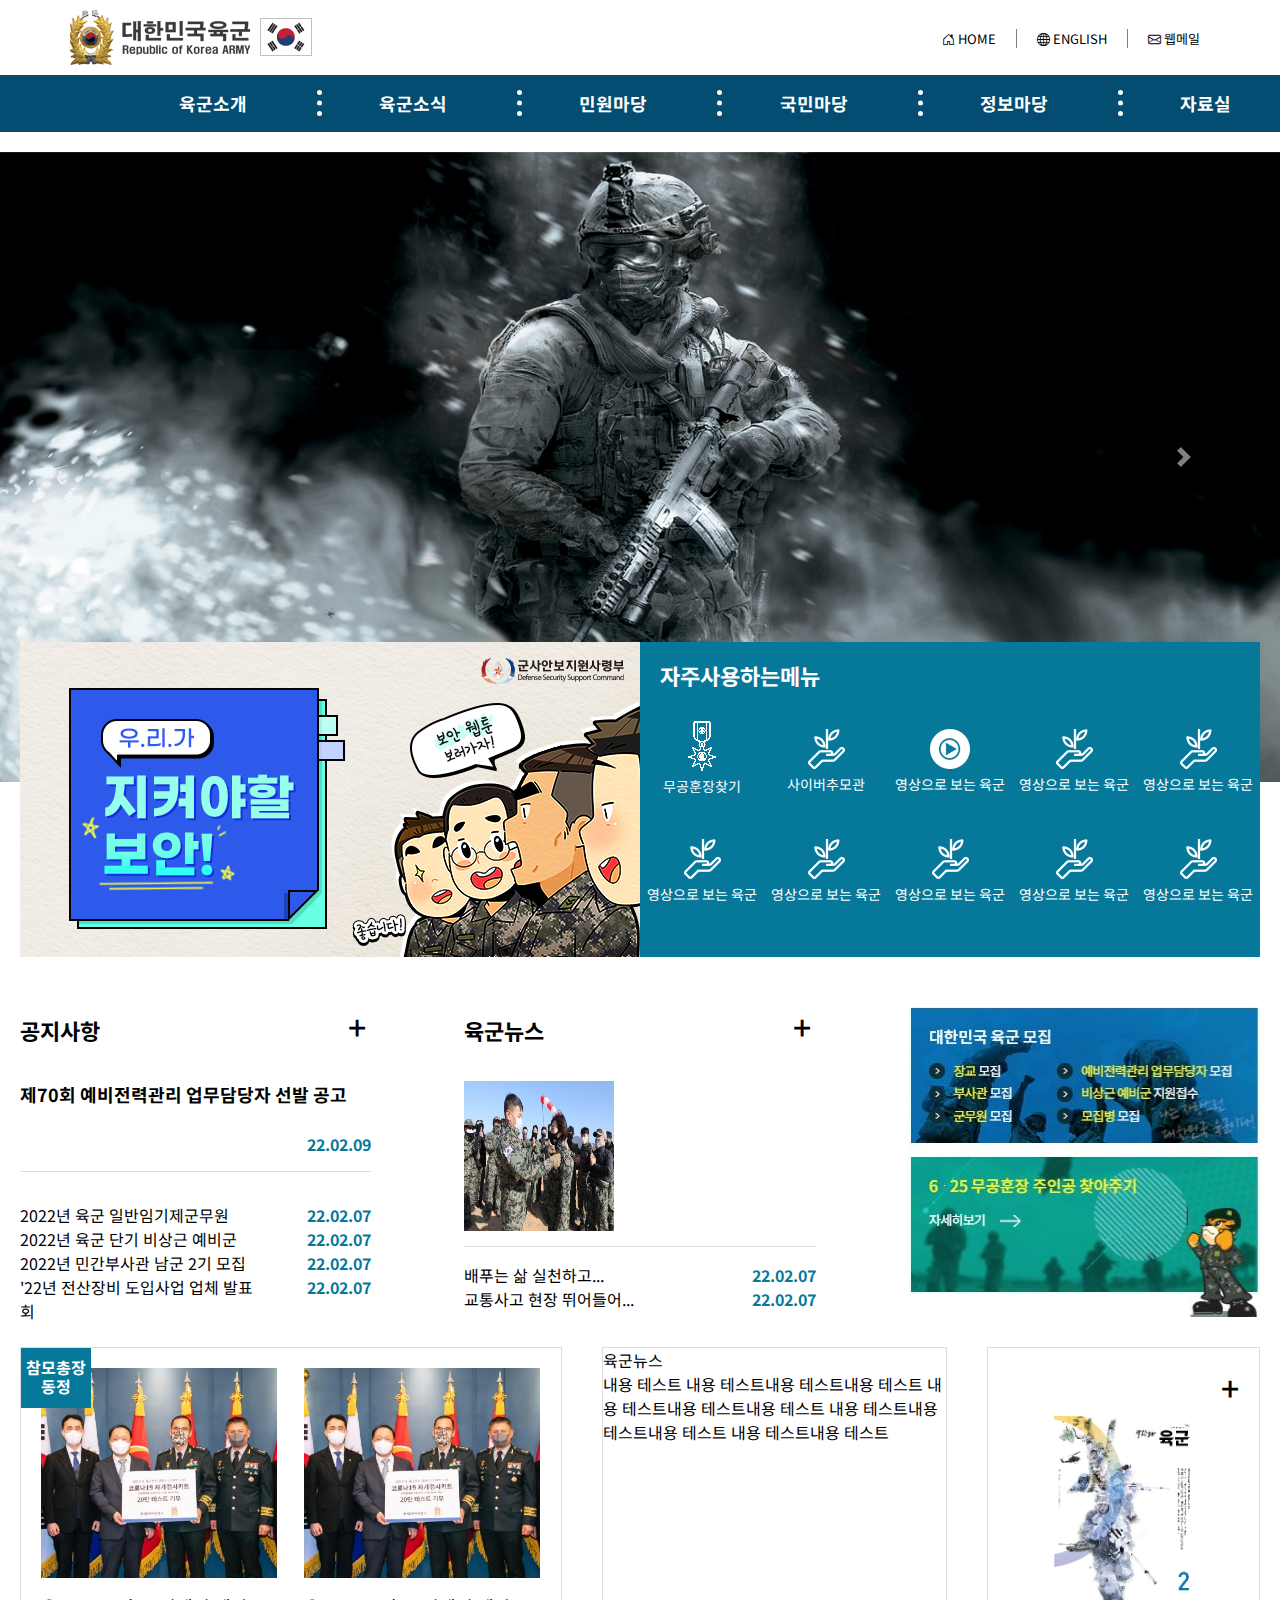
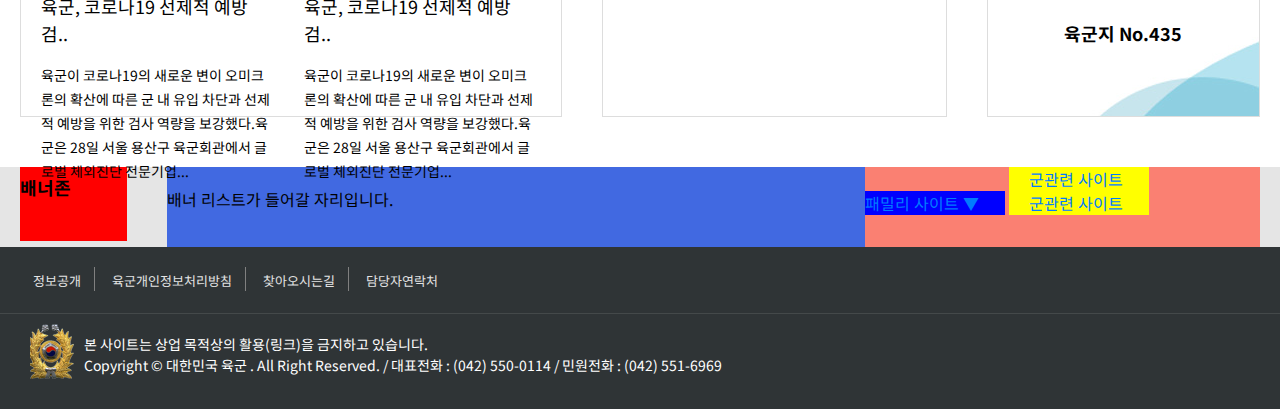
==== commit 765c2bcf: "50%" ====
--- a/army/index.html
+++ b/army/index.html
@@ -289,15 +289,38 @@
                 </div>
             </div>
         </div>
-        <div class="banner">배너존</div>
+        <div class="banner">
+            <div class="banner_inner">
+                <h3>배너존</h3>
+                <div class="banner_list">배너 리스트가 들어갈 자리입니다.</div>
+                <div class="banner_site">
+                    <div class="banner_site_1">
+                        <a href="">패밀리 사이트</a>
+                        <a href="">▼</a>
+                    </div>
+                    <div class="banner_site_2">
+                        <a href="">군관련 사이트</a>
+                        <a href="">군관련 사이트</a>
+                    </div>
+                    
+                </div>
+            </div>
+        </div>
         <footer>
             <div class="footer_up">
-                위쪽
+                <div class="footer_up_container">
+                    <ul>
+                        <li><a href="">정보공개</a></li>
+                        <li><a href="">육군개인정보처리방침</a></li>
+                        <li><a href="">찾아오시는길</a></li>
+                        <li><a href="">담당자연락처</a></li>
+                    </ul>
+                </div>
             </div>
             <div class="footer_down">
-                <div>
+                <div class="footer_down_container">
                     <img src="img/logo_footer.png" alt="">
-                    <p>본 사이트는 상업 목적상의 활용(링크)을 금지하고 있습니다.</p>
+                    <p class="backred">본 사이트는 상업 목적상의 활용(링크)을 금지하고 있습니다.</p>
                     <p>Copyright © 대한민국 육군 . All Right Reserved. / 대표전화 : (042) 550-0114 / 민원전화 : (042) 551-6969</p>
                 </div>
             </div>
--- a/army/style.css
+++ b/army/style.css
@@ -271,6 +271,7 @@
     display: block;
     width: 149px;
     margin: auto;
+    cursor: pointer;
 }
 .ebook > a >h2{
     text-align: right;
@@ -397,4 +398,95 @@
 }
 .cont{
     font-size:14px
+}
+.banner{
+    overflow: hidden;
+    display: block;
+}
+
+.banner_inner{
+    width: 1240px;
+    height: 82px;
+    margin: auto;
+    display: flex;
+}
+
+.banner_inner > h3{
+    flex:10;
+    background-color: red;
+    font-size: 18px;
+    font-weight: bold;
+    padding: 10px 0px 0px 0px;
+}
+
+.banner_list{
+    flex:70;
+    margin-left: 40px;
+    padding: 20px 0px;
+    background-color: royalblue;
+    max-width: 698px;
+    width: 100%;
+    height: 100% !important;
+}
+.banner_site{
+    flex: 37;
+    background-color: salmon;
+}
+
+.banner_site_1{
+    display: inline-block;
+    background-color: blue;
+    width: 140px;
+}
+.banner_site_1 > a:{
+    padding: 20px;
+}
+
+.banner_site_2{
+    display: inline-block;
+    background-color: yellow;
+    width: 140px;
+}
+.banner_site_2 > a{
+    padding: 20px;
+}
+
+.footer_up_container{
+    position: relative;
+    margin: 0px auto;
+    width: 1240px;
+    height: 100%;
+}
+.footer_up_container > ul > li{
+    display: inline-block;
+    margin: 20px 0 0 0;
+
+}
+.footer_up_container > ul > li:not(:last-child){
+    border-right: 1px solid gray;
+}
+.footer_up_container > ul > li > a{
+    position: relative;
+    padding: 24px 13px;
+    color: #e3e3e3;
+    font-size: 13px;
+    line-height: 18px;
+}
+
+.footer_down_container{
+    position: relative;
+    width: 1240px;
+    height: 100%;
+}
+.footer_down_container > img{
+    margin: 10px;
+    float: left;
+}
+.footer_down_container > p{
+    margin-bottom: 0px;
+    color: #fff;
+    font-size: 14px;
+}
+.backred{
+    padding-top: 20px;
 }